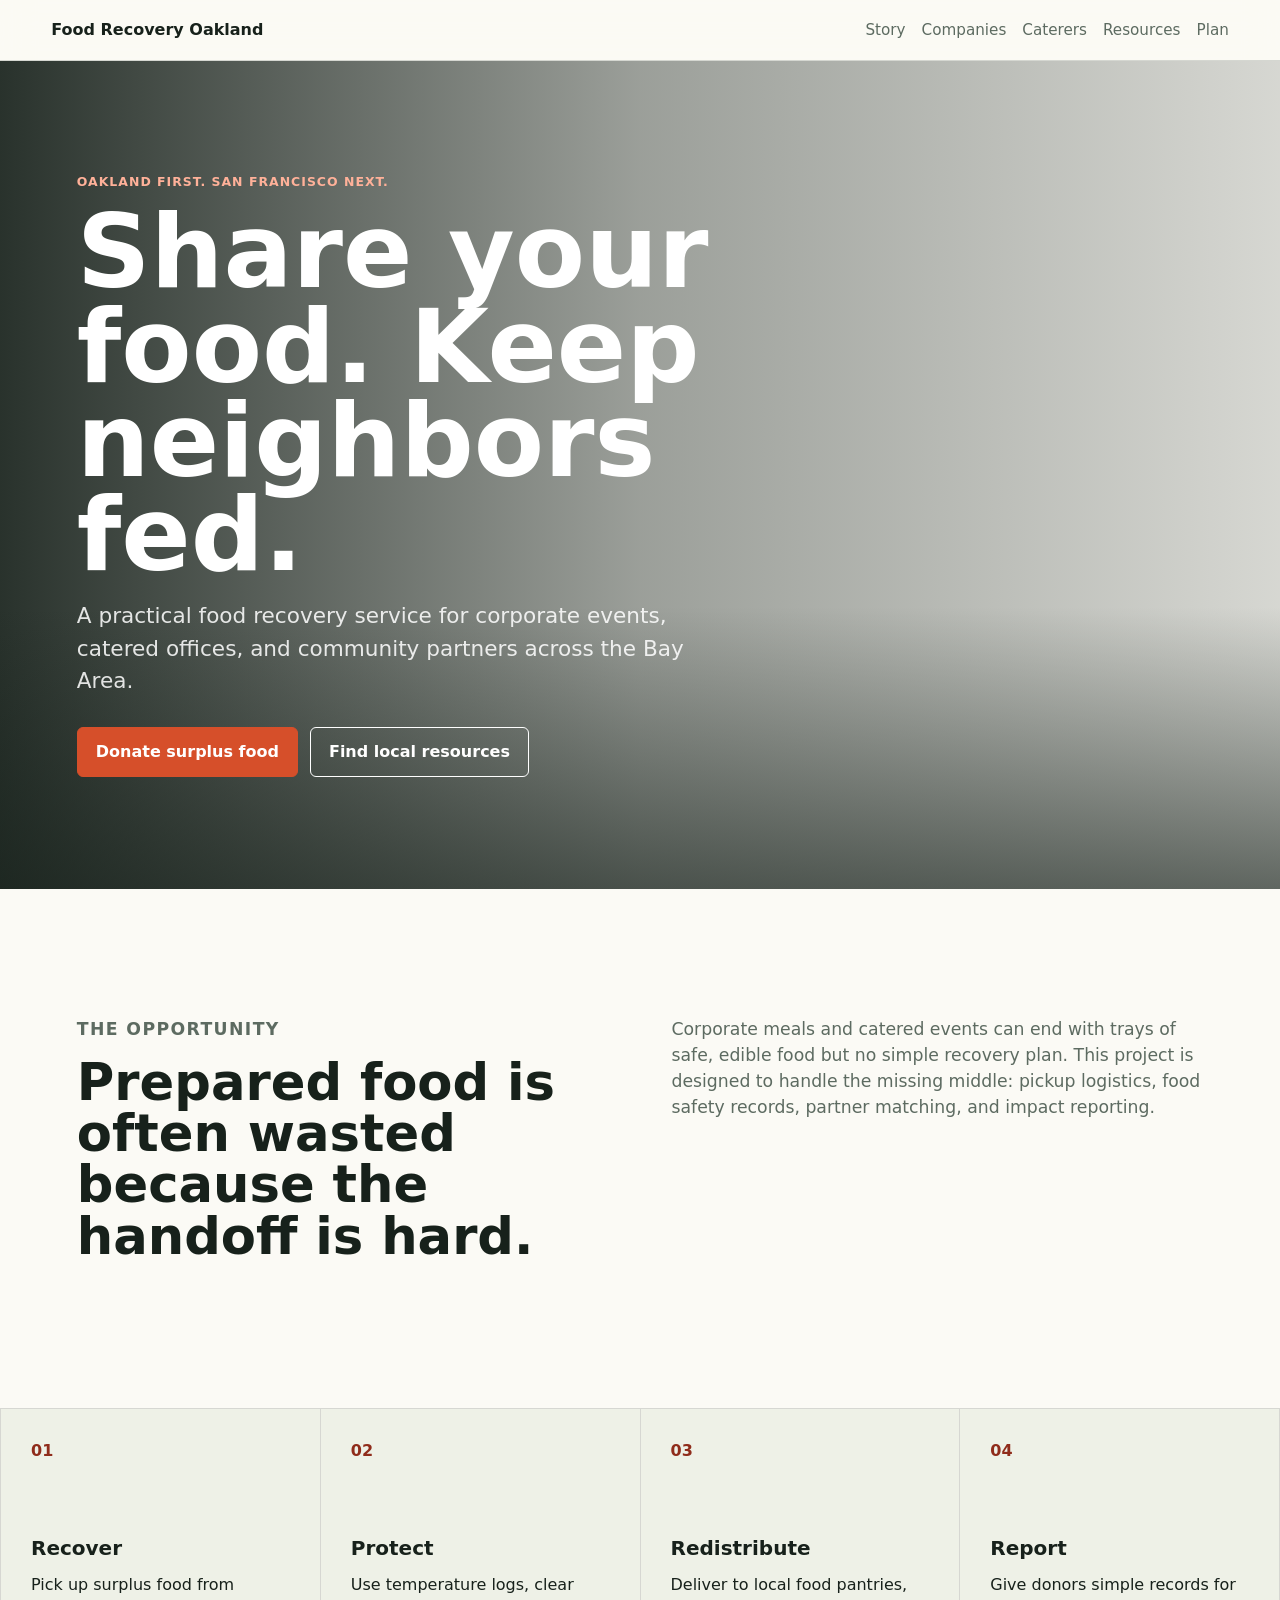
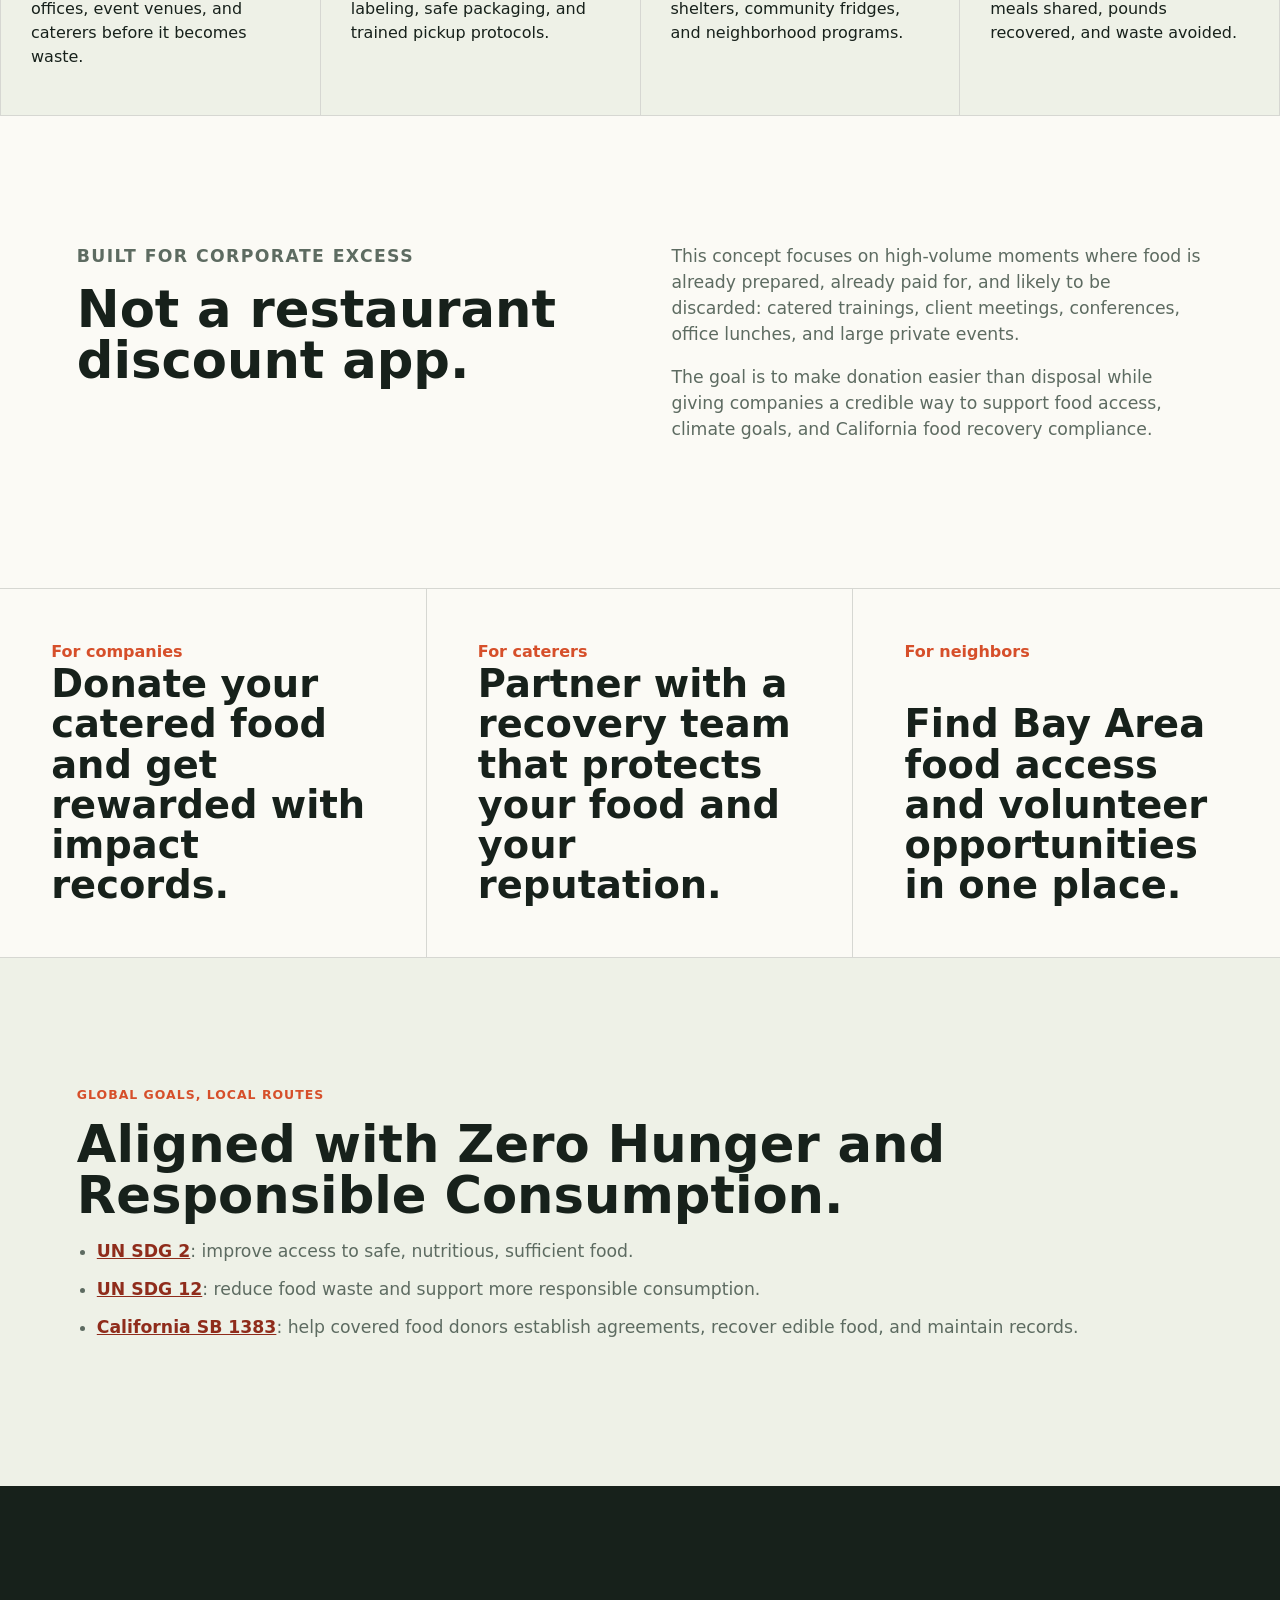
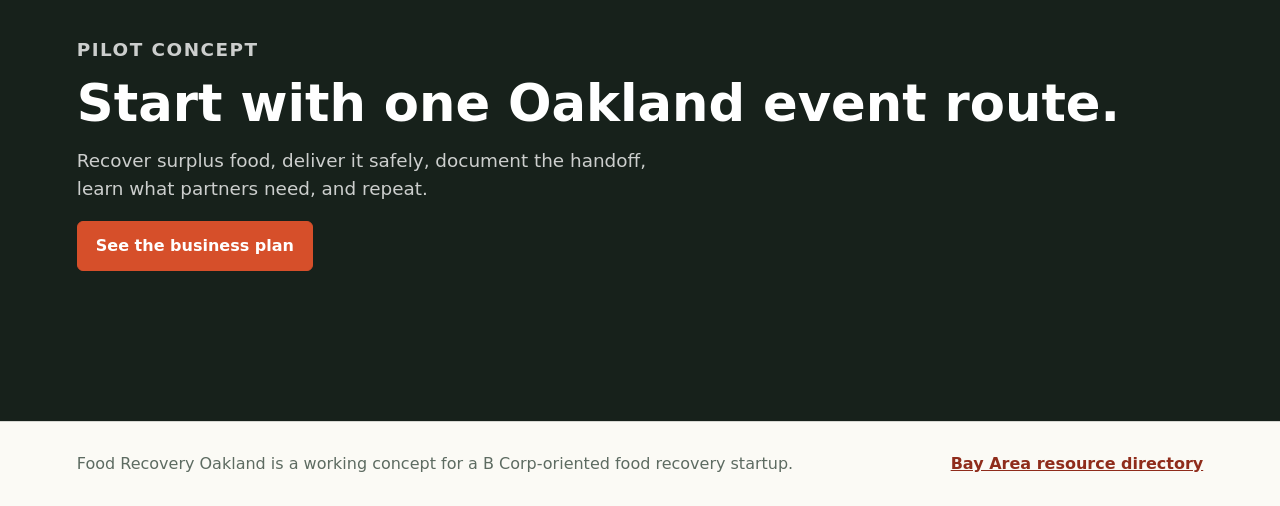
==== index.html @ 2efdfa5b "Create food recovery website" ====
<!doctype html>
<html lang="en">
  <head>
    <meta charset="utf-8">
    <meta name="viewport" content="width=device-width, initial-scale=1">
    <title>Food Recovery Oakland</title>
    <meta name="description" content="A food recovery startup concept helping companies and caterers share safe surplus food with Bay Area neighbors.">
    <link rel="preconnect" href="https://images.unsplash.com">
    <link rel="stylesheet" href="styles.css">
  </head>
  <body>
    <header class="site-header">
      <a class="brand" href="index.html">Food Recovery Oakland</a>
      <nav aria-label="Primary navigation">
        <a href="story.html">Story</a>
        <a href="companies.html">Companies</a>
        <a href="caterers.html">Caterers</a>
        <a href="resources.html">Resources</a>
        <a href="plan.html">Plan</a>
      </nav>
    </header>

    <main>
      <section class="hero">
        <div class="hero-overlay"></div>
        <div class="hero-content">
          <p class="eyebrow">Oakland first. San Francisco next.</p>
          <h1>Share your food. Keep neighbors fed.</h1>
          <p class="hero-copy">A practical food recovery service for corporate events, catered offices, and community partners across the Bay Area.</p>
          <div class="actions">
            <a class="button primary" href="companies.html">Donate surplus food</a>
            <a class="button secondary" href="resources.html">Find local resources</a>
          </div>
        </div>
      </section>

      <section class="intro section">
        <div>
          <p class="eyebrow">The opportunity</p>
          <h2>Prepared food is often wasted because the handoff is hard.</h2>
        </div>
        <p>Corporate meals and catered events can end with trays of safe, edible food but no simple recovery plan. This project is designed to handle the missing middle: pickup logistics, food safety records, partner matching, and impact reporting.</p>
      </section>

      <section class="path section">
        <div class="path-step">
          <span>01</span>
          <h3>Recover</h3>
          <p>Pick up surplus food from offices, event venues, and caterers before it becomes waste.</p>
        </div>
        <div class="path-step">
          <span>02</span>
          <h3>Protect</h3>
          <p>Use temperature logs, clear labeling, safe packaging, and trained pickup protocols.</p>
        </div>
        <div class="path-step">
          <span>03</span>
          <h3>Redistribute</h3>
          <p>Deliver to local food pantries, shelters, community fridges, and neighborhood programs.</p>
        </div>
        <div class="path-step">
          <span>04</span>
          <h3>Report</h3>
          <p>Give donors simple records for meals shared, pounds recovered, and waste avoided.</p>
        </div>
      </section>

      <section class="split section">
        <div>
          <p class="eyebrow">Built for corporate excess</p>
          <h2>Not a restaurant discount app.</h2>
        </div>
        <div>
          <p>This concept focuses on high-volume moments where food is already prepared, already paid for, and likely to be discarded: catered trainings, client meetings, conferences, office lunches, and large private events.</p>
          <p>The goal is to make donation easier than disposal while giving companies a credible way to support food access, climate goals, and California food recovery compliance.</p>
        </div>
      </section>

      <section class="audiences">
        <a class="audience" href="companies.html">
          <span>For companies</span>
          <strong>Donate your catered food and get rewarded with impact records.</strong>
        </a>
        <a class="audience" href="caterers.html">
          <span>For caterers</span>
          <strong>Partner with a recovery team that protects your food and your reputation.</strong>
        </a>
        <a class="audience" href="resources.html">
          <span>For neighbors</span>
          <strong>Find Bay Area food access and volunteer opportunities in one place.</strong>
        </a>
      </section>

      <section class="sdg section">
        <div>
          <p class="eyebrow">Global goals, local routes</p>
          <h2>Aligned with Zero Hunger and Responsible Consumption.</h2>
        </div>
        <ul class="plain-list">
          <li><a href="https://sdgs.un.org/goals/goal2">UN SDG 2</a>: improve access to safe, nutritious, sufficient food.</li>
          <li><a href="https://sdgs.un.org/goals/goal12">UN SDG 12</a>: reduce food waste and support more responsible consumption.</li>
          <li><a href="https://calrecycle.ca.gov/organics/slcp/foodrecovery/donors/">California SB 1383</a>: help covered food donors establish agreements, recover edible food, and maintain records.</li>
        </ul>
      </section>

      <section class="cta">
        <p class="eyebrow">Pilot concept</p>
        <h2>Start with one Oakland event route.</h2>
        <p>Recover surplus food, deliver it safely, document the handoff, learn what partners need, and repeat.</p>
        <a class="button primary" href="plan.html">See the business plan</a>
      </section>
    </main>

    <footer>
      <p>Food Recovery Oakland is a working concept for a B Corp-oriented food recovery startup.</p>
      <a href="resources.html">Bay Area resource directory</a>
    </footer>
  </body>
</html>
---- styles.css ----
:root {
  --ink: #17211b;
  --muted: #5d6b61;
  --paper: #fbfaf5;
  --field: #eef1e7;
  --accent: #d64f2a;
  --accent-dark: #8f2c1b;
  --line: rgba(23, 33, 27, 0.16);
  --white: #ffffff;
}

* {
  box-sizing: border-box;
}

html {
  scroll-behavior: smooth;
}

body {
  margin: 0;
  background: var(--paper);
  color: var(--ink);
  font-family: Inter, ui-sans-serif, system-ui, -apple-system, BlinkMacSystemFont, "Segoe UI", sans-serif;
  line-height: 1.5;
}

a {
  color: inherit;
}

.site-header {
  position: sticky;
  top: 0;
  z-index: 10;
  display: flex;
  align-items: center;
  justify-content: space-between;
  gap: 24px;
  padding: 18px clamp(18px, 4vw, 56px);
  background: rgba(251, 250, 245, 0.91);
  border-bottom: 1px solid var(--line);
  backdrop-filter: blur(16px);
}

.brand {
  font-weight: 800;
  text-decoration: none;
  letter-spacing: 0;
}

nav {
  display: flex;
  flex-wrap: wrap;
  justify-content: flex-end;
  gap: 16px;
  font-size: 0.95rem;
}

nav a {
  color: var(--muted);
  text-decoration: none;
}

nav a:hover {
  color: var(--ink);
}

.hero {
  position: relative;
  min-height: calc(100svh - 72px);
  display: flex;
  align-items: center;
  padding: 72px clamp(20px, 6vw, 84px);
  background:
    linear-gradient(90deg, rgba(23, 33, 27, 0.92), rgba(23, 33, 27, 0.42), rgba(23, 33, 27, 0.16)),
    url("https://images.unsplash.com/photo-1593113598332-cd288d649433?auto=format&fit=crop&w=2200&q=80") center / cover;
  color: var(--white);
  overflow: hidden;
}

.hero::after {
  content: "";
  position: absolute;
  inset: auto 0 0 0;
  height: 34%;
  background: linear-gradient(0deg, rgba(23, 33, 27, 0.62), transparent);
}

.hero-content {
  position: relative;
  z-index: 1;
  max-width: 720px;
  animation: rise 700ms ease-out both;
}

.eyebrow {
  margin: 0 0 14px;
  color: var(--accent);
  font-size: 0.78rem;
  font-weight: 800;
  letter-spacing: 0.08em;
  text-transform: uppercase;
}

.hero .eyebrow {
  color: #ffb199;
}

h1,
h2,
h3,
p {
  margin-top: 0;
}

h1 {
  margin-bottom: 18px;
  max-width: 800px;
  font-size: clamp(3rem, 8vw, 7.2rem);
  line-height: 0.92;
  letter-spacing: 0;
}

h2 {
  margin-bottom: 18px;
  font-size: clamp(2rem, 4vw, 4.4rem);
  line-height: 1;
  letter-spacing: 0;
}

h3 {
  margin-bottom: 10px;
  font-size: 1.25rem;
}

.hero-copy,
.page-hero p {
  max-width: 650px;
  color: rgba(255, 255, 255, 0.86);
  font-size: clamp(1.1rem, 2vw, 1.35rem);
}

.actions {
  display: flex;
  flex-wrap: wrap;
  gap: 12px;
  margin-top: 30px;
}

.button {
  display: inline-flex;
  align-items: center;
  justify-content: center;
  min-height: 46px;
  padding: 12px 18px;
  border: 1px solid currentColor;
  border-radius: 6px;
  font-weight: 800;
  text-decoration: none;
  transition: transform 180ms ease, background 180ms ease, color 180ms ease;
}

.button:hover {
  transform: translateY(-2px);
}

.button.primary {
  background: var(--accent);
  border-color: var(--accent);
  color: var(--white);
}

.button.secondary {
  color: var(--white);
}

.section {
  padding: clamp(64px, 10vw, 128px) clamp(20px, 6vw, 84px);
}

.intro,
.split,
.two-col {
  display: grid;
  grid-template-columns: minmax(0, 0.95fr) minmax(0, 1fr);
  gap: clamp(28px, 7vw, 96px);
  align-items: start;
}

.intro p,
.split p,
.two-col p,
.plain-list {
  color: var(--muted);
  font-size: 1.08rem;
}

.path {
  display: grid;
  grid-template-columns: repeat(4, minmax(0, 1fr));
  gap: 1px;
  background: var(--line);
  padding: 1px;
}

.path-step {
  min-height: 260px;
  padding: 30px;
  background: var(--field);
  transition: background 180ms ease, transform 180ms ease;
}

.path-step:hover {
  background: var(--white);
  transform: translateY(-4px);
}

.path-step span,
.process-band span {
  display: block;
  margin-bottom: 70px;
  color: var(--accent-dark);
  font-weight: 900;
}

.audiences {
  display: grid;
  grid-template-columns: repeat(3, minmax(0, 1fr));
  border-top: 1px solid var(--line);
  border-bottom: 1px solid var(--line);
}

.audience {
  min-height: 330px;
  display: flex;
  flex-direction: column;
  justify-content: space-between;
  padding: clamp(28px, 4vw, 54px);
  text-decoration: none;
  border-right: 1px solid var(--line);
  background: var(--paper);
  transition: background 180ms ease, color 180ms ease;
}

.audience:last-child {
  border-right: 0;
}

.audience:hover {
  background: var(--ink);
  color: var(--white);
}

.audience span {
  color: var(--accent);
  font-weight: 800;
}

.audience strong {
  max-width: 420px;
  font-size: clamp(1.45rem, 3vw, 2.55rem);
  line-height: 1.05;
}

.sdg {
  background: var(--field);
}

.plain-list {
  display: grid;
  gap: 12px;
  padding-left: 20px;
}

.plain-list a,
.directory a,
footer a {
  color: var(--accent-dark);
  font-weight: 800;
}

.cta {
  padding: clamp(76px, 12vw, 150px) clamp(20px, 6vw, 84px);
  background: var(--ink);
  color: var(--white);
}

.cta p {
  max-width: 620px;
  color: rgba(255, 255, 255, 0.78);
  font-size: 1.15rem;
}

.page {
  min-height: 80svh;
}

.page-hero {
  padding: clamp(76px, 12vw, 150px) clamp(20px, 6vw, 84px);
  background: var(--ink);
  color: var(--white);
}

.story-hero {
  background:
    linear-gradient(90deg, rgba(23, 33, 27, 0.88), rgba(23, 33, 27, 0.4)),
    url("https://images.unsplash.com/photo-1542810634-71277d95dcbb?auto=format&fit=crop&w=2200&q=80") center / cover;
}

.timeline {
  padding: 32px clamp(20px, 6vw, 84px) 96px;
}

.timeline article {
  display: grid;
  grid-template-columns: 180px minmax(0, 0.8fr) minmax(0, 1.2fr);
  gap: 28px;
  padding: 34px 0;
  border-bottom: 1px solid var(--line);
}

.timeline span {
  color: var(--accent-dark);
  font-weight: 900;
}

.timeline h2 {
  font-size: clamp(1.6rem, 3vw, 3rem);
}

.timeline p {
  color: var(--muted);
  font-size: 1.05rem;
}

.pricing {
  background: var(--field);
}

.pricing-grid,
.model-grid,
.directory {
  display: grid;
  grid-template-columns: repeat(3, minmax(0, 1fr));
  gap: 1px;
  background: var(--line);
}

.pricing-grid div,
.model-grid div,
.directory article {
  padding: 28px;
  background: var(--paper);
}

.model-grid {
  grid-template-columns: repeat(4, minmax(0, 1fr));
}

.directory {
  padding: 1px;
  margin: 0 clamp(20px, 6vw, 84px) 72px;
}

.directory p,
.pricing-grid p,
.model-grid p {
  color: var(--muted);
}

.process-band {
  display: grid;
  grid-template-columns: repeat(3, minmax(0, 1fr));
  gap: 1px;
  padding: 1px;
  background: var(--line);
  margin: 0 clamp(20px, 6vw, 84px) 96px;
}

.process-band div {
  min-height: 260px;
  padding: 30px;
  background: var(--field);
}

footer {
  display: flex;
  justify-content: space-between;
  gap: 24px;
  padding: 30px clamp(20px, 6vw, 84px);
  border-top: 1px solid var(--line);
  color: var(--muted);
}

footer p {
  margin: 0;
}

@keyframes rise {
  from {
    opacity: 0;
    transform: translateY(18px);
  }
  to {
    opacity: 1;
    transform: translateY(0);
  }
}

@media (max-width: 900px) {
  .site-header,
  footer {
    align-items: flex-start;
    flex-direction: column;
  }

  nav {
    justify-content: flex-start;
  }

  .intro,
  .split,
  .two-col,
  .timeline article {
    grid-template-columns: 1fr;
  }

  .path,
  .audiences,
  .pricing-grid,
  .model-grid,
  .directory,
  .process-band {
    grid-template-columns: 1fr;
  }

  .audience {
    min-height: 240px;
    border-right: 0;
    border-bottom: 1px solid var(--line);
  }

  .hero {
    min-height: 760px;
    background-position: center;
  }
}

@media (max-width: 560px) {
  .site-header {
    position: static;
  }

  nav {
    gap: 10px 14px;
  }

  h1 {
    font-size: 3rem;
  }

  .hero {
    min-height: 680px;
  }

  .button {
    width: 100%;
  }
}
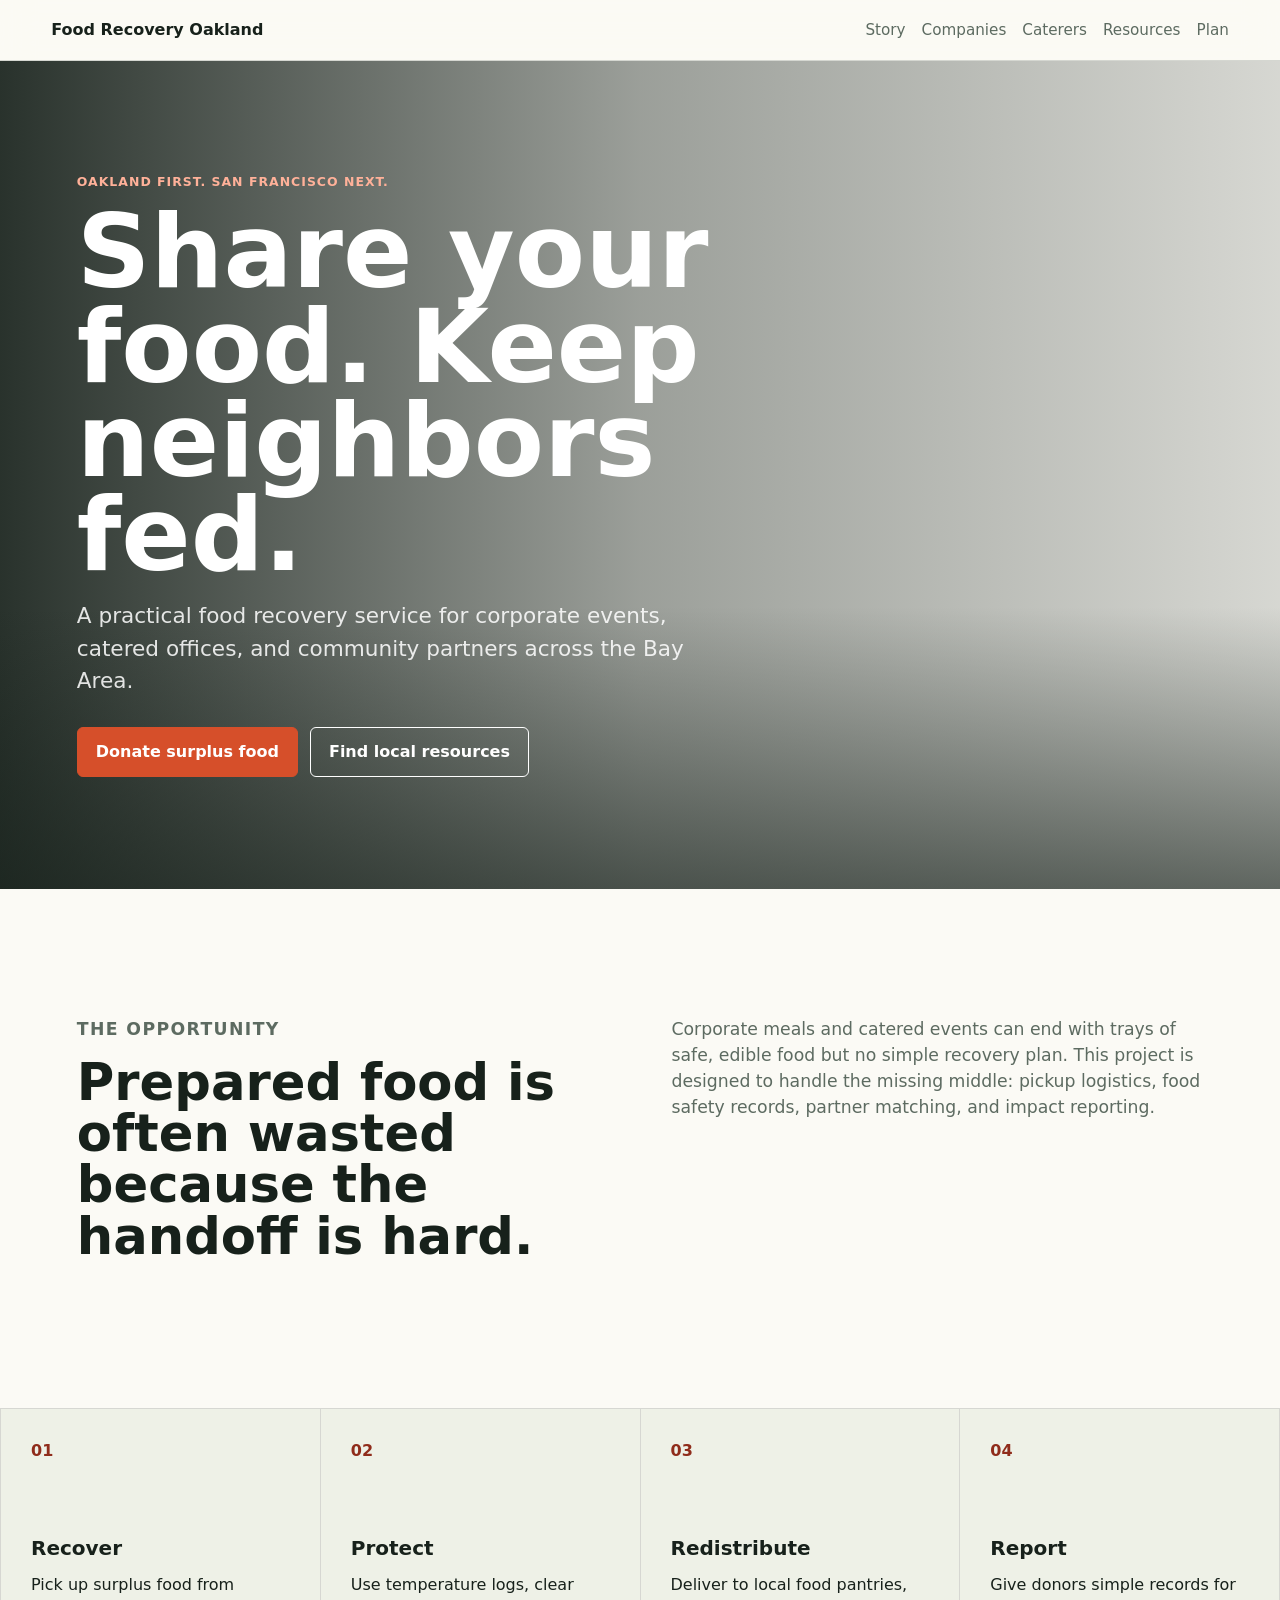
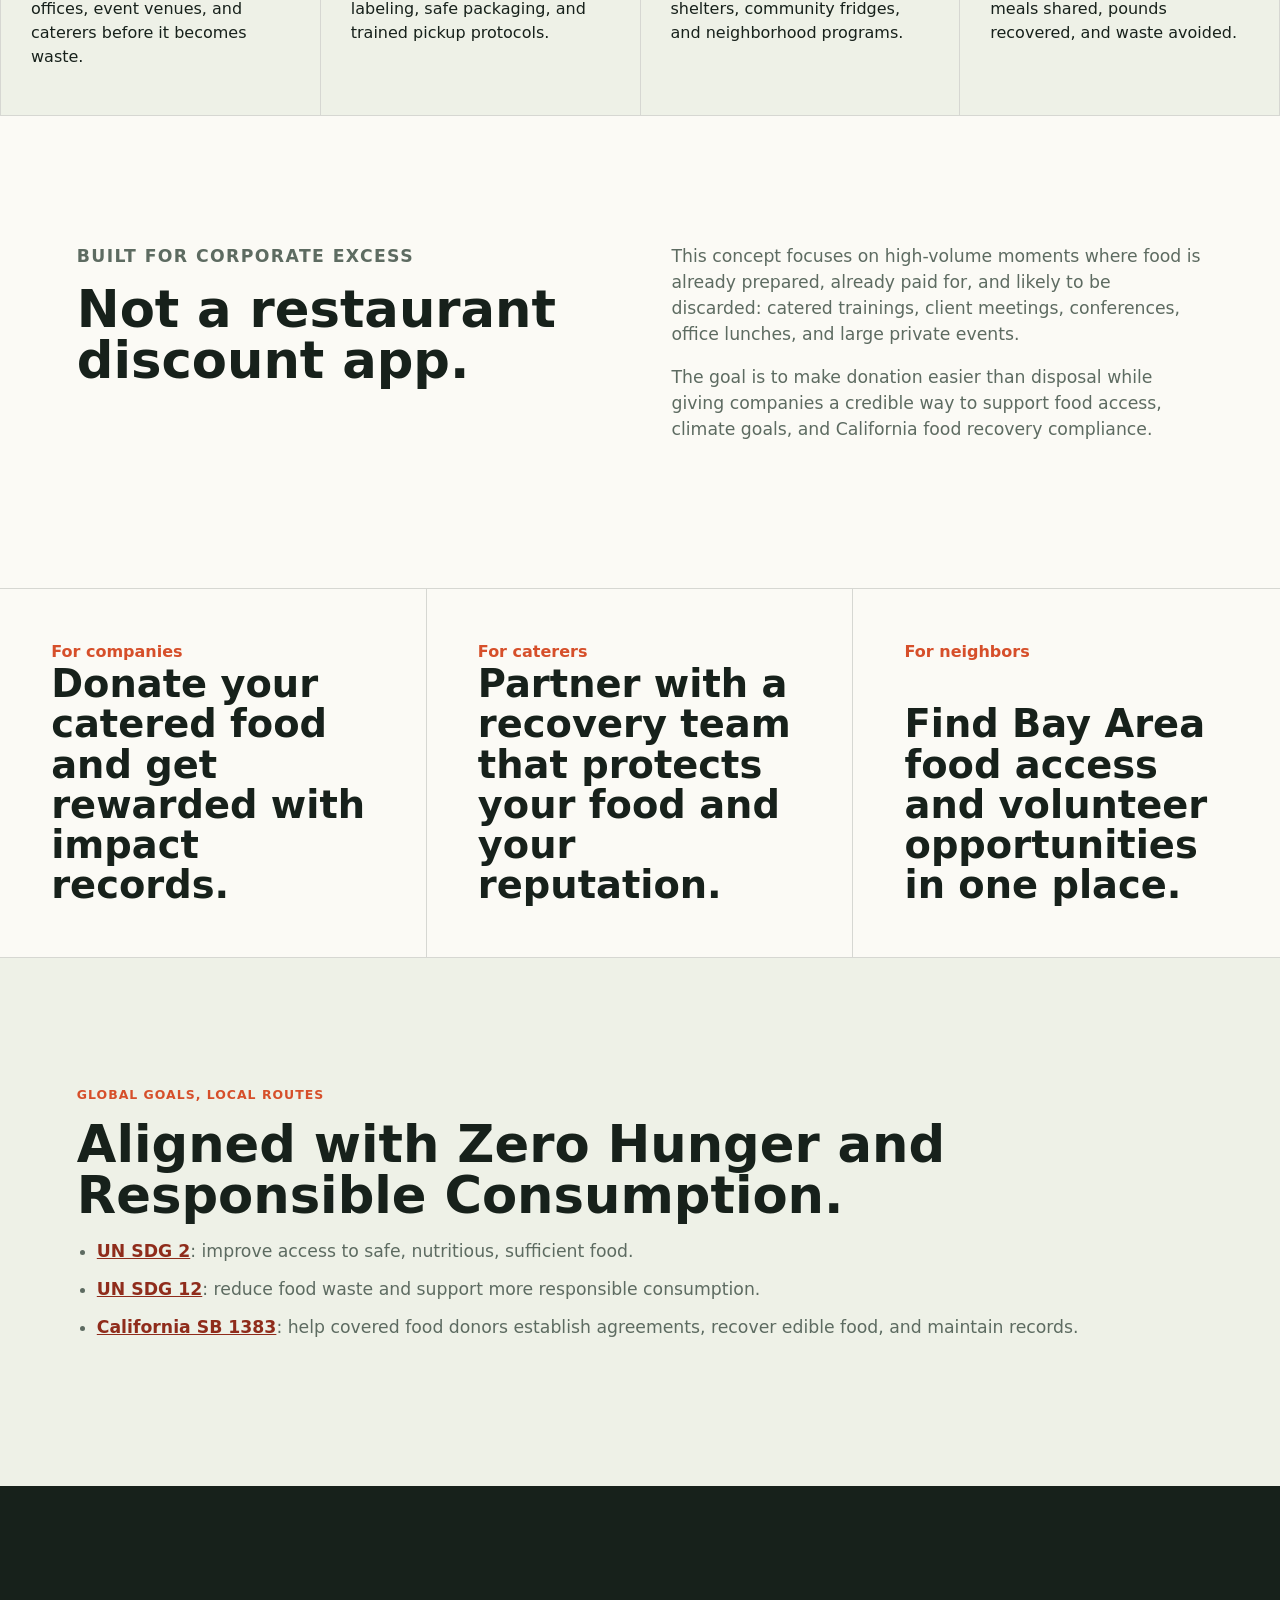
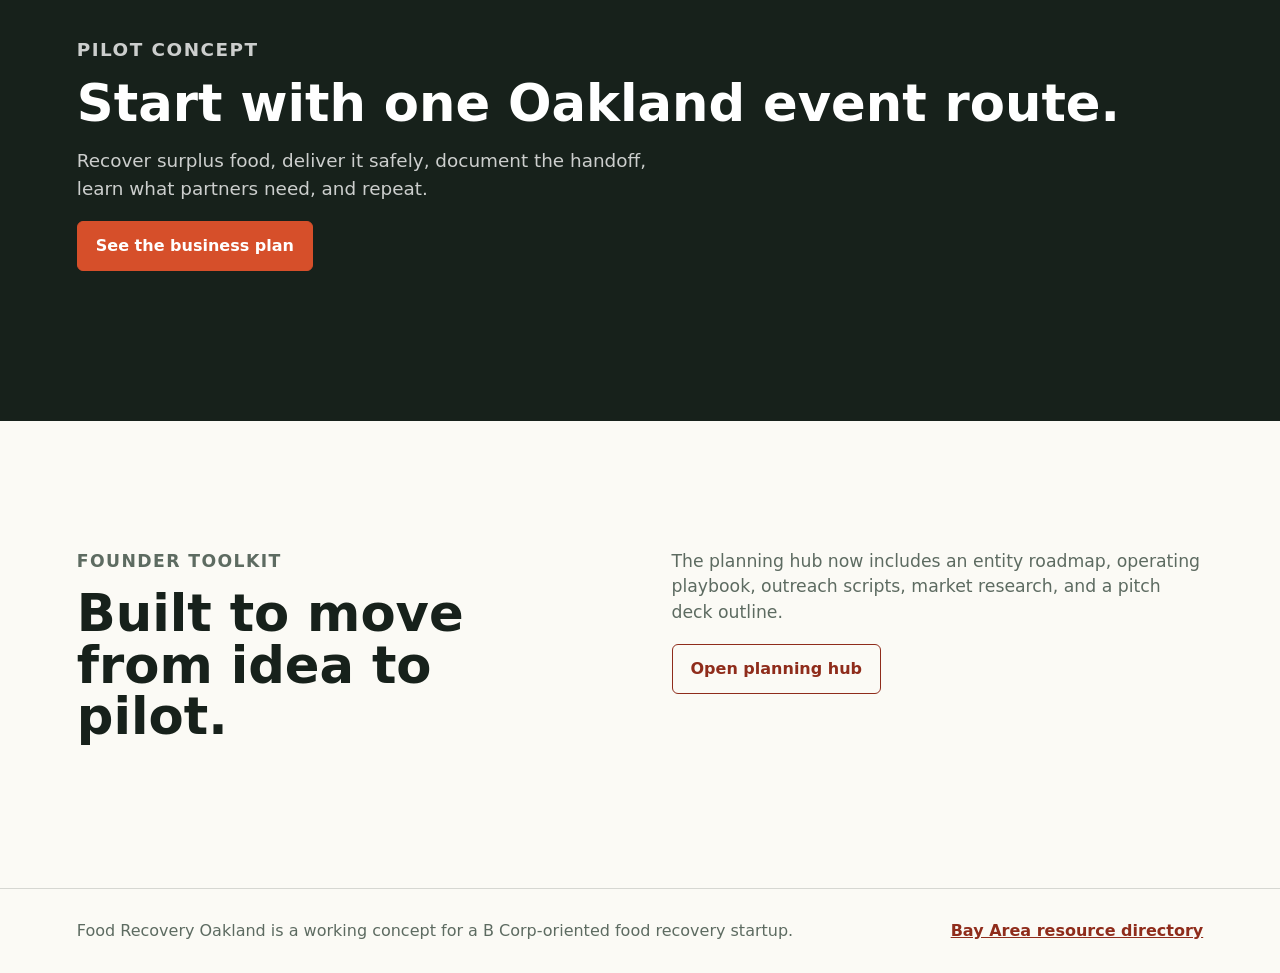
==== commit ca45b130: "Add founder planning documents" ====
--- a/index.html
+++ b/index.html
@@ -109,6 +109,17 @@
         <p>Recover surplus food, deliver it safely, document the handoff, learn what partners need, and repeat.</p>
         <a class="button primary" href="plan.html">See the business plan</a>
       </section>
+
+      <section class="section two-col">
+        <div>
+          <p class="eyebrow">Founder toolkit</p>
+          <h2>Built to move from idea to pilot.</h2>
+        </div>
+        <div>
+          <p>The planning hub now includes an entity roadmap, operating playbook, outreach scripts, market research, and a pitch deck outline.</p>
+          <a class="button tertiary" href="plan.html">Open planning hub</a>
+        </div>
+      </section>
     </main>
 
     <footer>
--- a/styles.css
+++ b/styles.css
@@ -175,6 +175,10 @@
   color: var(--white);
 }
 
+.button.tertiary {
+  color: var(--accent-dark);
+}
+
 .section {
   padding: clamp(64px, 10vw, 128px) clamp(20px, 6vw, 84px);
 }
@@ -384,6 +388,43 @@
   background: var(--field);
 }
 
+.documents {
+  background: var(--field);
+}
+
+.doc-grid {
+  display: grid;
+  grid-template-columns: repeat(2, minmax(0, 1fr));
+  gap: 1px;
+  background: var(--line);
+}
+
+.doc-grid a {
+  min-height: 190px;
+  display: flex;
+  flex-direction: column;
+  justify-content: space-between;
+  padding: 26px;
+  background: var(--paper);
+  text-decoration: none;
+  transition: background 180ms ease, color 180ms ease;
+}
+
+.doc-grid a:hover {
+  background: var(--ink);
+  color: var(--white);
+}
+
+.doc-grid span {
+  color: var(--accent);
+  font-weight: 900;
+}
+
+.doc-grid strong {
+  font-size: 1.25rem;
+  line-height: 1.15;
+}
+
 footer {
   display: flex;
   justify-content: space-between;
@@ -431,7 +472,8 @@
   .pricing-grid,
   .model-grid,
   .directory,
-  .process-band {
+  .process-band,
+  .doc-grid {
     grid-template-columns: 1fr;
   }
 
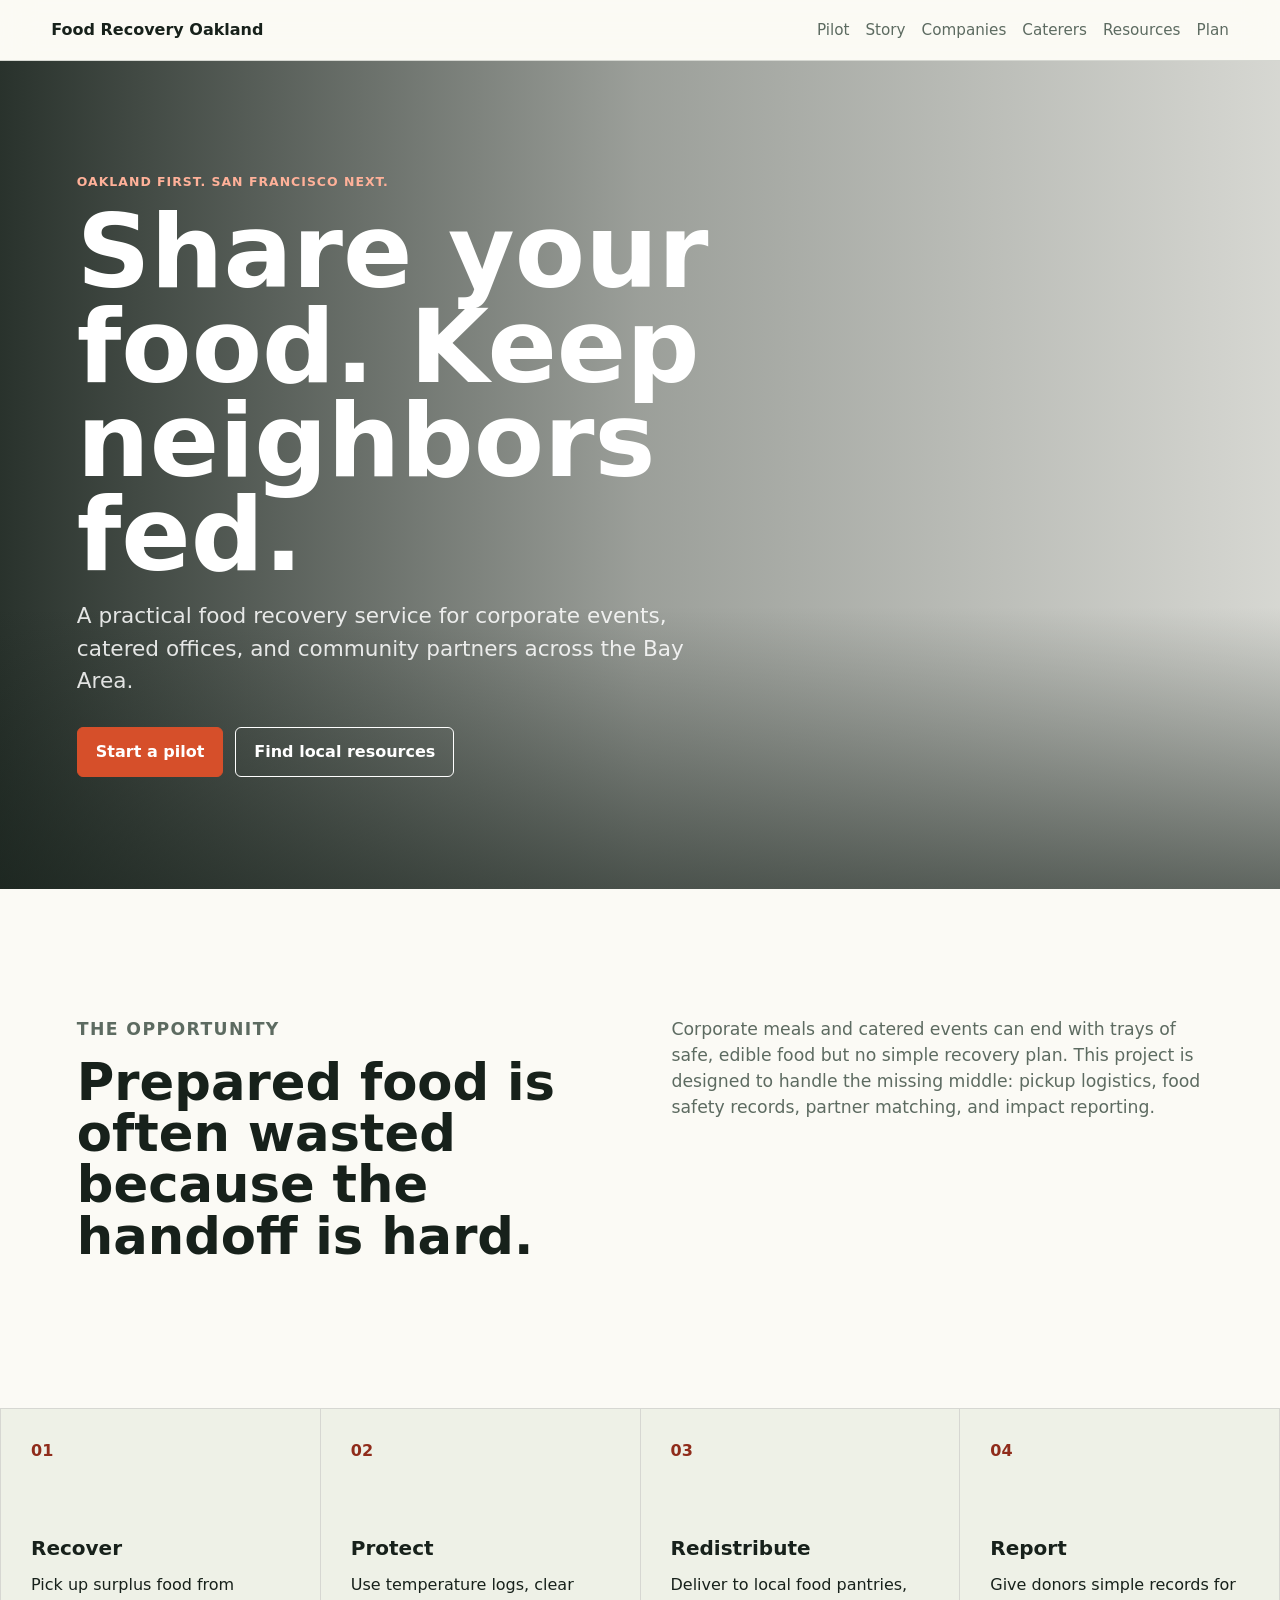
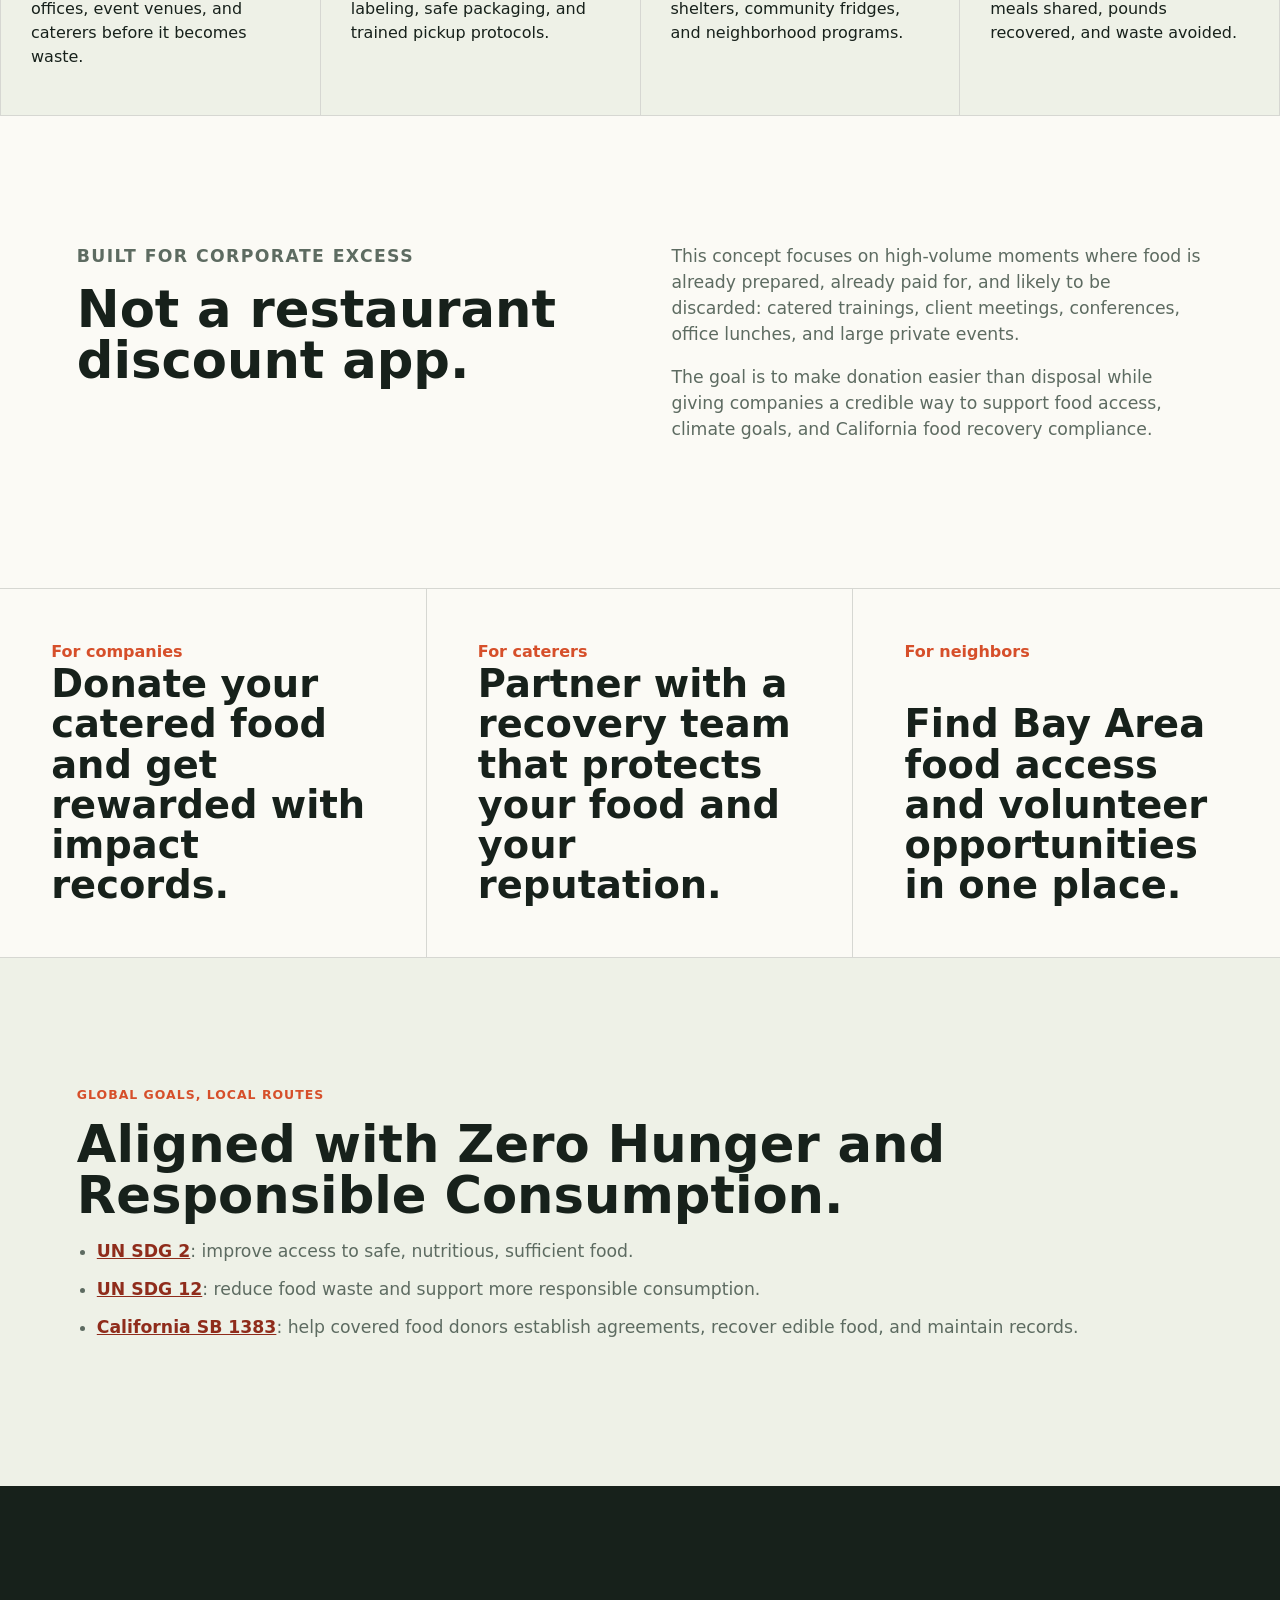
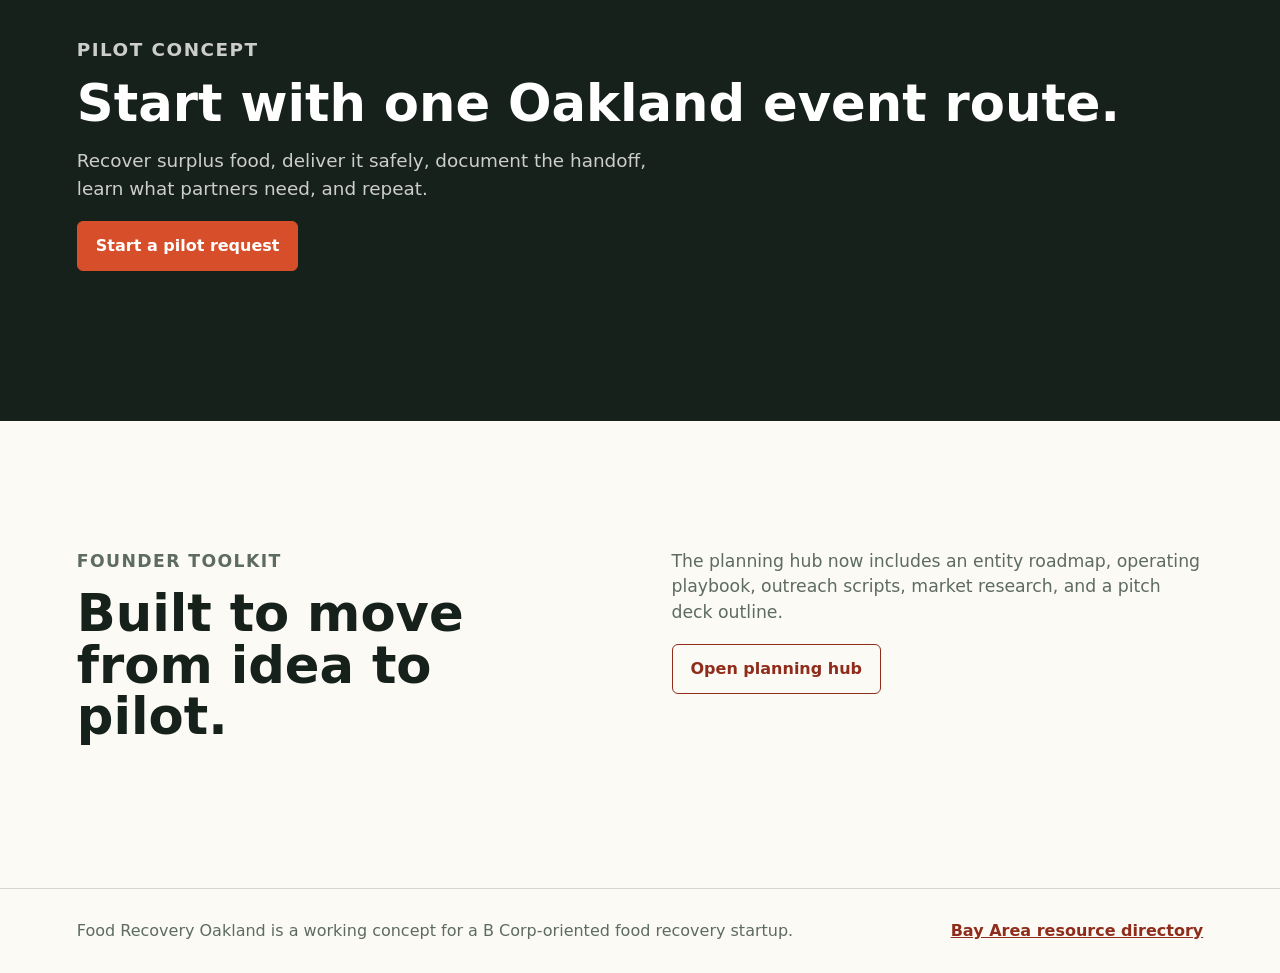
==== commit 34acaa7f: "Add pilot support package" ====
--- a/index.html
+++ b/index.html
@@ -5,6 +5,10 @@
     <meta name="viewport" content="width=device-width, initial-scale=1">
     <title>Food Recovery Oakland</title>
     <meta name="description" content="A food recovery startup concept helping companies and caterers share safe surplus food with Bay Area neighbors.">
+    <meta property="og:title" content="Food Recovery Oakland">
+    <meta property="og:description" content="Share your food. Keep neighbors fed.">
+    <meta property="og:type" content="website">
+    <meta property="og:url" content="https://dbarcelona.github.io/foodwaste/">
     <link rel="preconnect" href="https://images.unsplash.com">
     <link rel="stylesheet" href="styles.css">
   </head>
@@ -12,6 +16,7 @@
     <header class="site-header">
       <a class="brand" href="index.html">Food Recovery Oakland</a>
       <nav aria-label="Primary navigation">
+        <a href="pilot.html">Pilot</a>
         <a href="story.html">Story</a>
         <a href="companies.html">Companies</a>
         <a href="caterers.html">Caterers</a>
@@ -28,7 +33,7 @@
           <h1>Share your food. Keep neighbors fed.</h1>
           <p class="hero-copy">A practical food recovery service for corporate events, catered offices, and community partners across the Bay Area.</p>
           <div class="actions">
-            <a class="button primary" href="companies.html">Donate surplus food</a>
+            <a class="button primary" href="pilot.html">Start a pilot</a>
             <a class="button secondary" href="resources.html">Find local resources</a>
           </div>
         </div>
@@ -107,7 +112,7 @@
         <p class="eyebrow">Pilot concept</p>
         <h2>Start with one Oakland event route.</h2>
         <p>Recover surplus food, deliver it safely, document the handoff, learn what partners need, and repeat.</p>
-        <a class="button primary" href="plan.html">See the business plan</a>
+        <a class="button primary" href="pilot.html">Start a pilot request</a>
       </section>
 
       <section class="section two-col">
--- a/styles.css
+++ b/styles.css
@@ -338,6 +338,60 @@
   font-size: 1.05rem;
 }
 
+.faq-list {
+  padding: 32px clamp(20px, 6vw, 84px) 96px;
+}
+
+.faq-list article {
+  display: grid;
+  grid-template-columns: minmax(0, 0.7fr) minmax(0, 1fr);
+  gap: clamp(24px, 6vw, 80px);
+  padding: 34px 0;
+  border-bottom: 1px solid var(--line);
+}
+
+.faq-list h2 {
+  font-size: clamp(1.45rem, 3vw, 2.7rem);
+}
+
+.faq-list p {
+  color: var(--muted);
+  font-size: 1.05rem;
+}
+
+.intake-form {
+  display: grid;
+  gap: 16px;
+}
+
+.intake-form label {
+  display: grid;
+  gap: 8px;
+  color: var(--ink);
+  font-weight: 800;
+}
+
+.intake-form input,
+.intake-form select,
+.intake-form textarea {
+  width: 100%;
+  border: 1px solid var(--line);
+  border-radius: 6px;
+  background: var(--white);
+  color: var(--ink);
+  font: inherit;
+  padding: 12px 13px;
+}
+
+.intake-form textarea {
+  resize: vertical;
+}
+
+.form-note {
+  color: var(--muted);
+  font-size: 0.95rem;
+}
+
 .pricing {
   background: var(--field);
 }
@@ -463,6 +517,7 @@
   .intro,
   .split,
   .two-col,
+  .faq-list article,
   .timeline article {
     grid-template-columns: 1fr;
   }
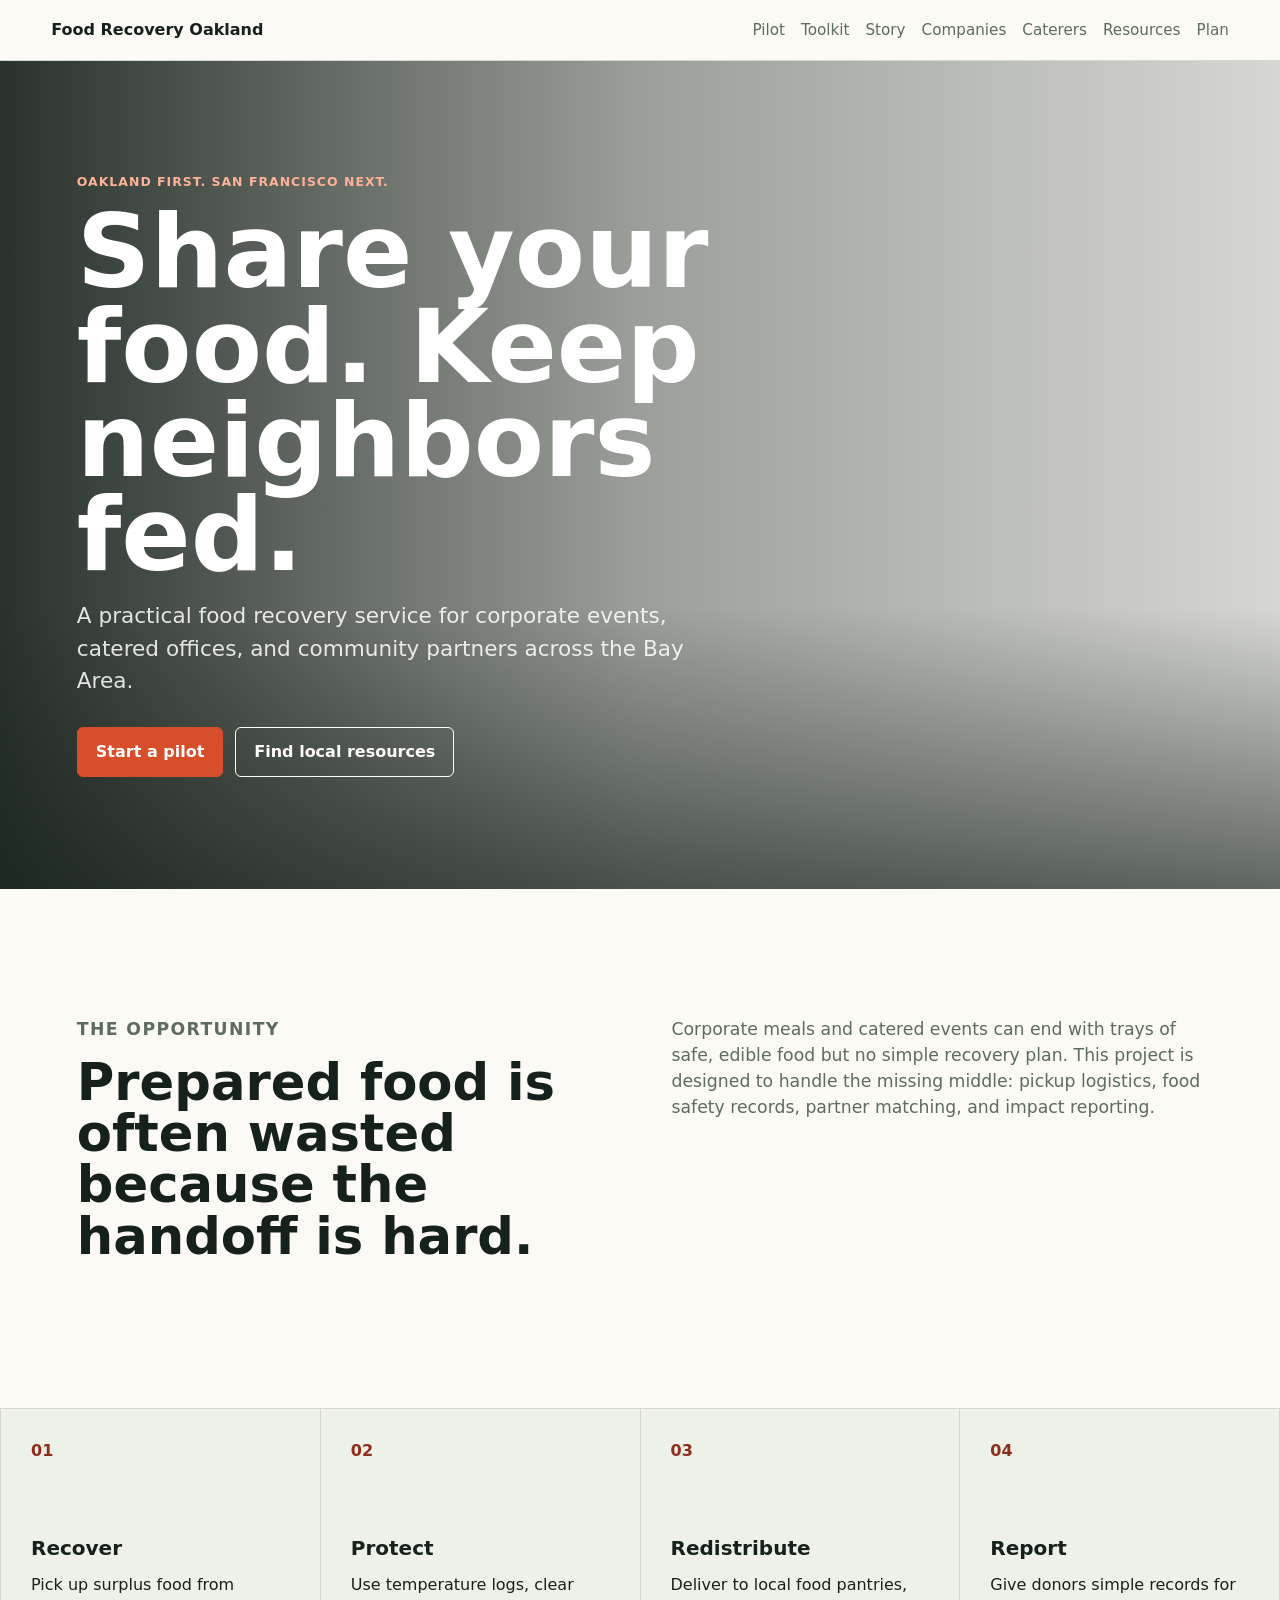
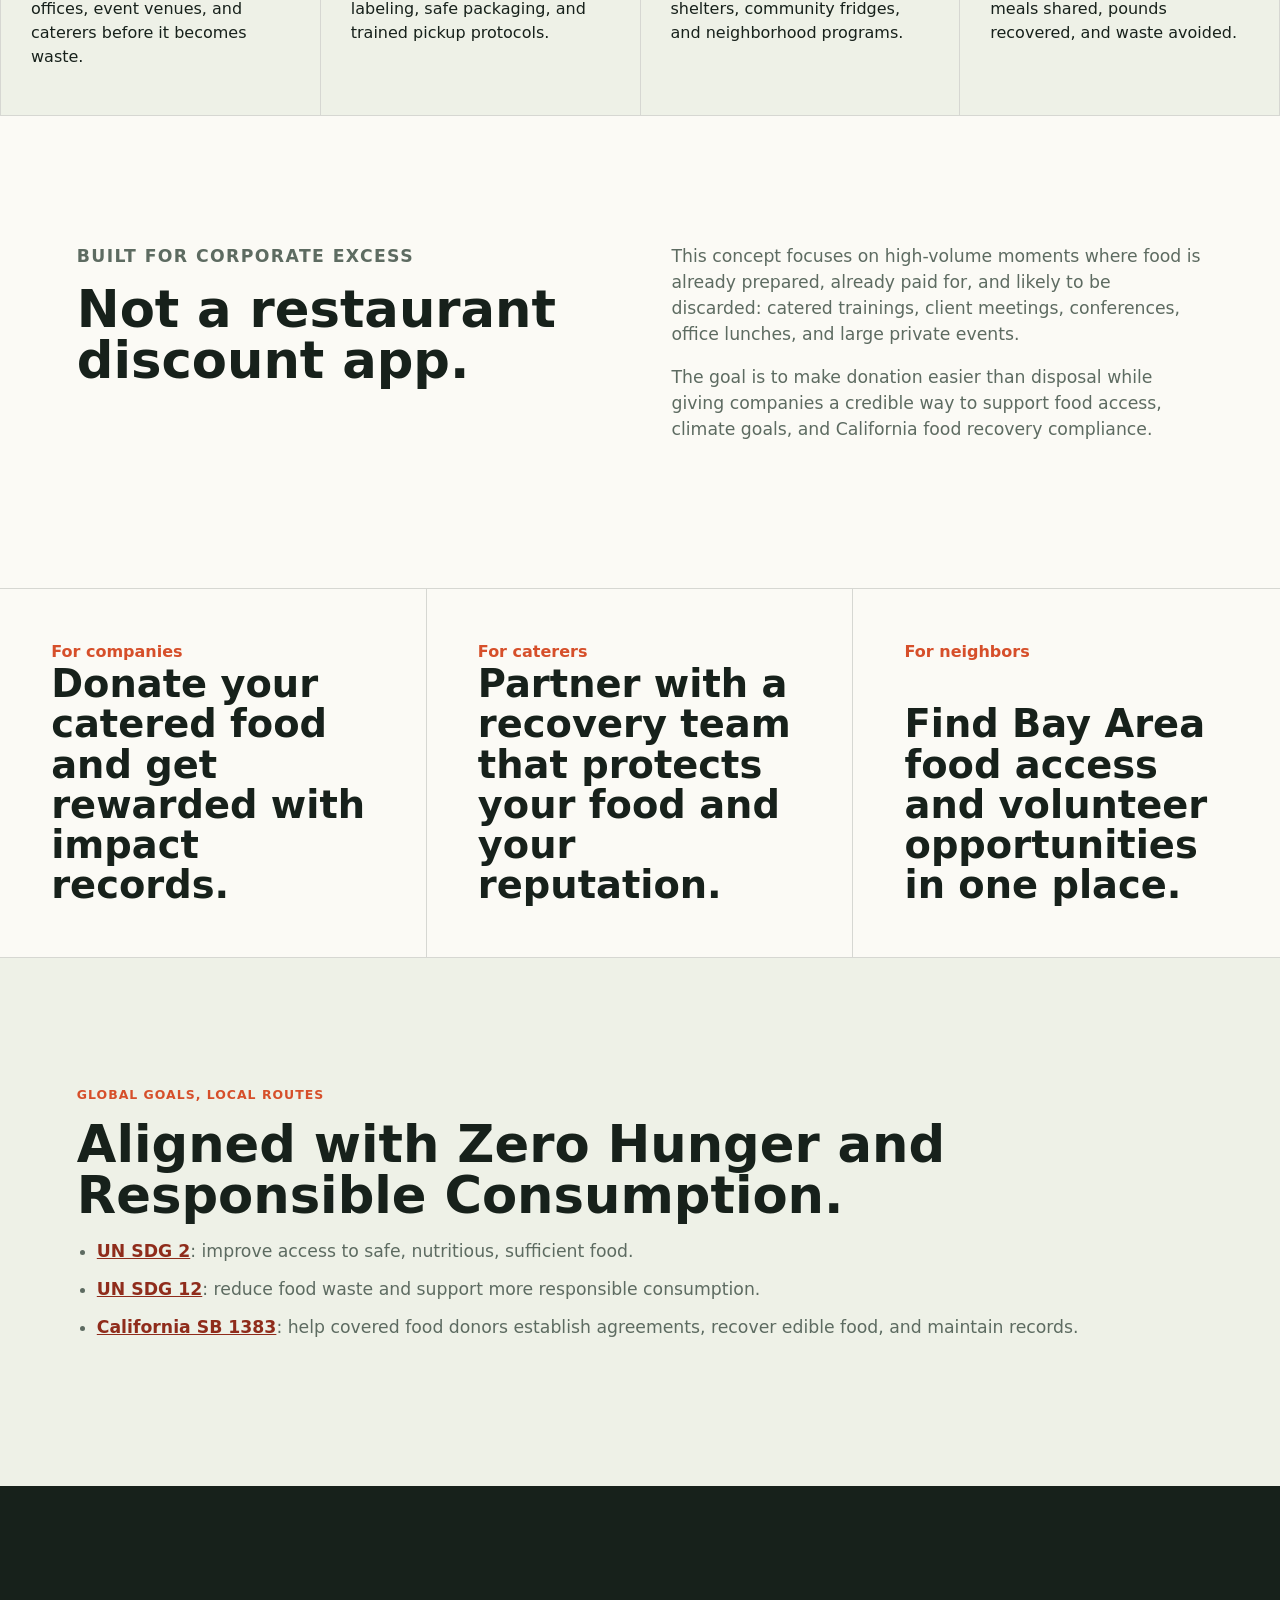
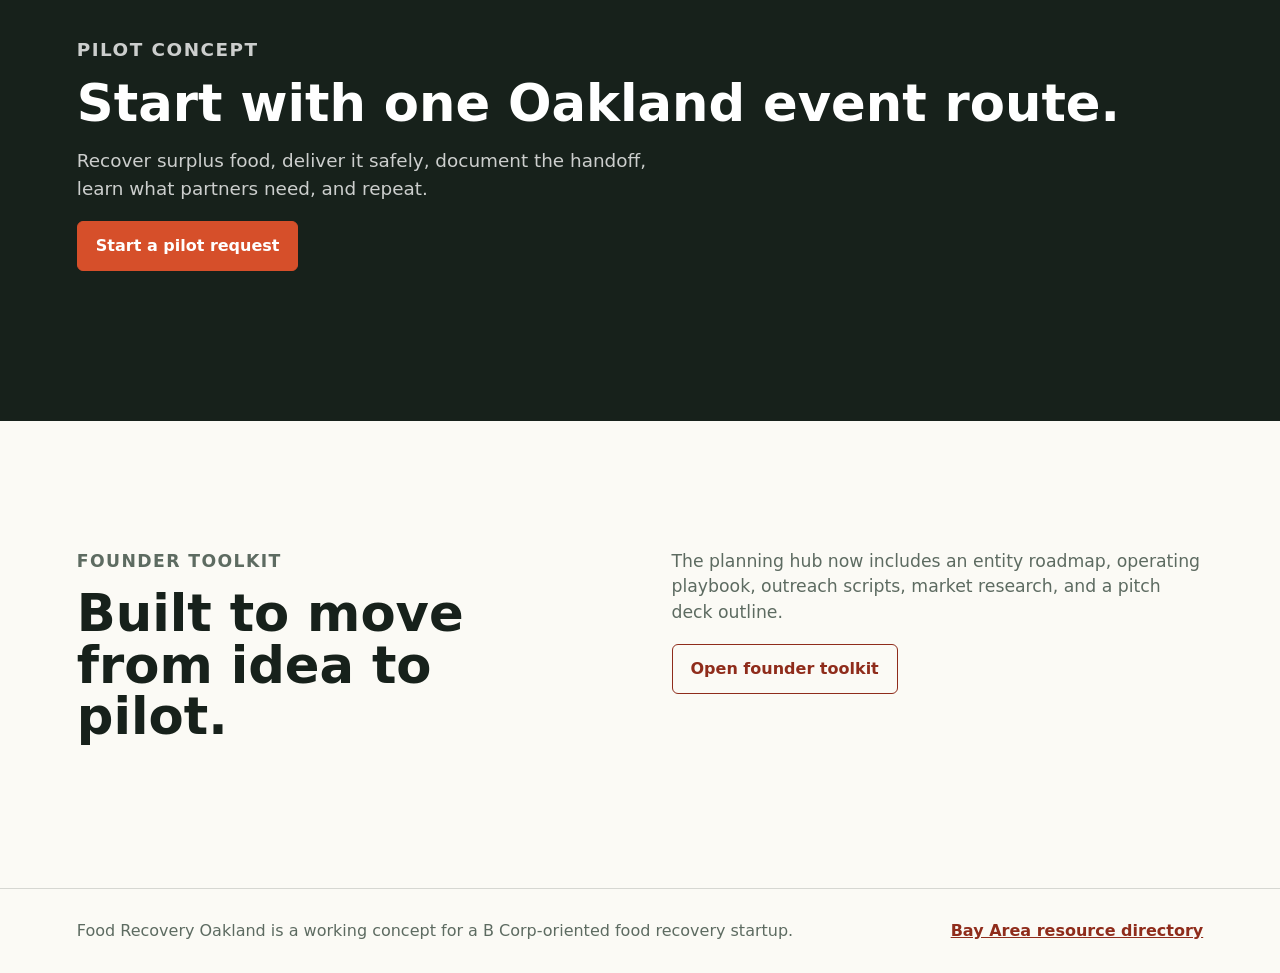
==== commit 7d3bbbb3: "Expand founder toolkit" ====
--- a/index.html
+++ b/index.html
@@ -17,6 +17,7 @@
       <a class="brand" href="index.html">Food Recovery Oakland</a>
       <nav aria-label="Primary navigation">
         <a href="pilot.html">Pilot</a>
+        <a href="toolkit.html">Toolkit</a>
         <a href="story.html">Story</a>
         <a href="companies.html">Companies</a>
         <a href="caterers.html">Caterers</a>
@@ -122,7 +123,7 @@
         </div>
         <div>
           <p>The planning hub now includes an entity roadmap, operating playbook, outreach scripts, market research, and a pitch deck outline.</p>
-          <a class="button tertiary" href="plan.html">Open planning hub</a>
+          <a class="button tertiary" href="toolkit.html">Open founder toolkit</a>
         </div>
       </section>
     </main>
--- a/styles.css
+++ b/styles.css
@@ -479,6 +479,42 @@
   line-height: 1.15;
 }
 
+.toolkit-section {
+  display: grid;
+  grid-template-columns: minmax(0, 0.7fr) minmax(0, 1fr);
+  gap: clamp(24px, 6vw, 80px);
+  padding: 46px clamp(20px, 6vw, 84px);
+  border-bottom: 1px solid var(--line);
+}
+
+.toolkit-heading h2 {
+  font-size: clamp(1.7rem, 3vw, 3.1rem);
+}
+
+.tool-list {
+  display: grid;
+  grid-template-columns: repeat(2, minmax(0, 1fr));
+  gap: 1px;
+  background: var(--line);
+}
+
+.tool-list a {
+  min-height: 96px;
+  display: flex;
+  align-items: center;
+  padding: 18px;
+  background: var(--white);
+  color: var(--accent-dark);
+  font-weight: 900;
+  text-decoration: none;
+  transition: background 180ms ease, color 180ms ease;
+}
+
+.tool-list a:hover {
+  background: var(--ink);
+  color: var(--white);
+}
+
 footer {
   display: flex;
   justify-content: space-between;
@@ -518,6 +554,7 @@
   .split,
   .two-col,
   .faq-list article,
+  .toolkit-section,
   .timeline article {
     grid-template-columns: 1fr;
   }
@@ -528,7 +565,8 @@
   .model-grid,
   .directory,
   .process-band,
-  .doc-grid {
+  .doc-grid,
+  .tool-list {
     grid-template-columns: 1fr;
   }
 
